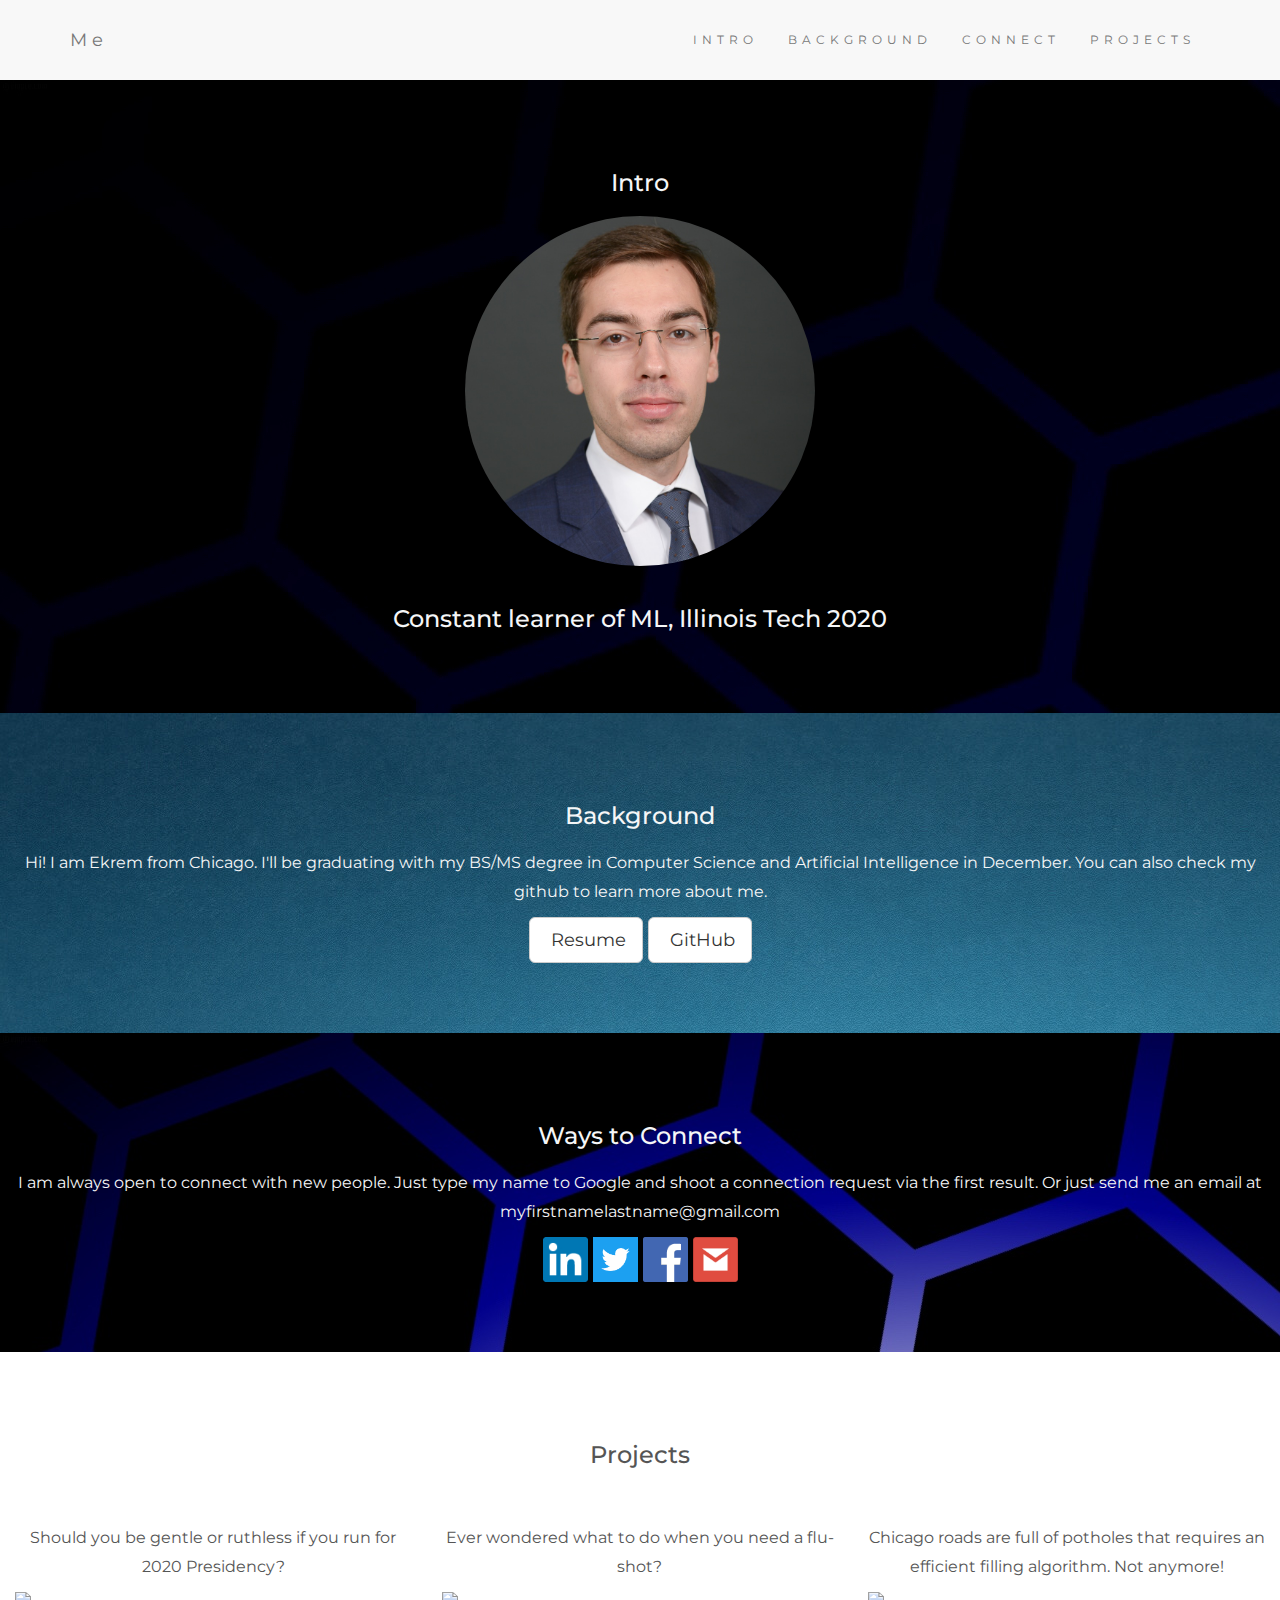
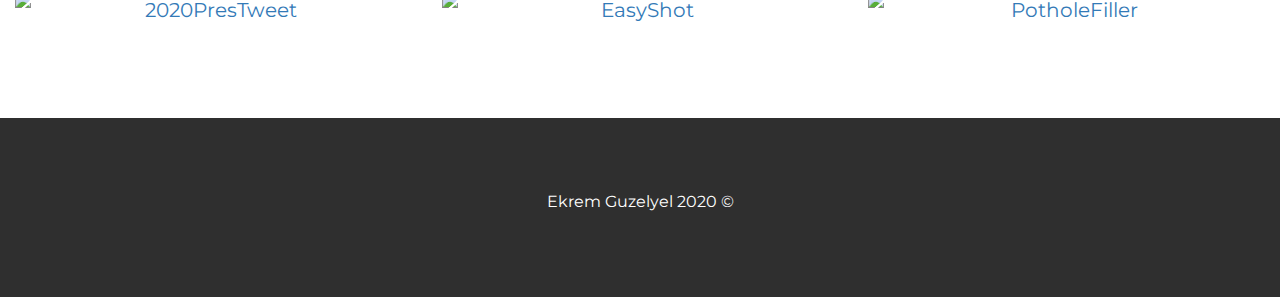
==== index.html @ 2c6b7e10 "Uploading new website" ====
<!DOCTYPE html>
<html lang="en">
<head>
  <title>Ekrem Guzelyel</title>
  <meta charset="utf-8">
  <meta name="viewport" content="width=device-width, initial-scale=1">
  <link rel="stylesheet" href="https://maxcdn.bootstrapcdn.com/bootstrap/3.4.1/css/bootstrap.min.css">
  <link href="https://fonts.googleapis.com/css?family=Montserrat" rel="stylesheet">
  <script src="https://ajax.googleapis.com/ajax/libs/jquery/3.5.1/jquery.min.js"></script>
  <script src="https://maxcdn.bootstrapcdn.com/bootstrap/3.4.1/js/bootstrap.min.js"></script>
  <style>
  body {
    font: 20px Montserrat, sans-serif;
    line-height: 1.8;
    color: #f5f6f7;
  }
  p {font-size: 16px;}
  .margin {margin-bottom: 20px;}
  .bg-1 { 
    background-image: url(background/hex_back_cut1.jpg);
    /*background-color: #1abc9c; /* Green */*/
    color: #ffffff;
  }
  .bg-2 { 
    background-image: url(background/blue_back.jpg);
    /*background-color: #474e5d; /* Dark Blue */*/
    color: #ffffff;
  }
  .bg-3 { 
    background-image: url(background/hex_back_small.jpg);
    /*background-color: #474e5d; /* Dark Blue */*/
    color: #ffffff;
  }
  .bg-4 { 
    background-color: #ffffff; /* White */
    color: #555555;
  }
  .bg-5 { 
    background-color: #2f2f2f; /* Black Gray */
    color: #fff;
  }
  .container-fluid {
    padding-top: 70px;
    padding-bottom: 70px;
  }
  .navbar {
    padding-top: 15px;
    padding-bottom: 15px;
    border: 0;
    border-radius: 0;
    margin-bottom: 0;
    font-size: 12px;
    letter-spacing: 5px;
  }
  .navbar-nav  li a:hover {
    color: #1abc9c !important;
  }
  </style>
</head>
<body>

<!-- Navbar -->
<nav class="navbar navbar-default">
  <div class="container">
    <div class="navbar-header">
      <button type="button" class="navbar-toggle" data-toggle="collapse" data-target="#myNavbar">
        <span class="icon-bar"></span>
        <span class="icon-bar"></span>
        <span class="icon-bar"></span>                        
      </button>
      <a class="navbar-brand" href="#">Me</a>
    </div>
    <div class="collapse navbar-collapse" id="myNavbar">
      <ul class="nav navbar-nav navbar-right">
        <li><a href="#">INTRO</a></li>
        <li><a href="#">BACKGROUND</a></li>
        <li><a href="#">CONNECT</a></li>
        <li><a href="#">PROJECTS</a></li>
      </ul>
    </div>
  </div>
</nav>

<!-- First Container -->
<div class="container-fluid bg-1 text-center">
  <h3 class="margin" >Intro</h3> <!-- style="font-size: 30px" -->
  <img src="me/4.jpg" class="img-responsive img-circle margin" style="display:inline" alt="Bird" width="350" height="350">
  <h3>Constant learner of ML, Illinois Tech 2020</h3>
</div>

<!-- Second Container -->
<div class="container-fluid bg-2 text-center">
  <h3 class="margin">Background</h3>
  <p>Hi! I am Ekrem from Chicago. I'll be graduating with my BS/MS degree in Computer Science and Artificial Intelligence in December. You can also check my github to learn more about me. </p>
  <a href="Resume_Sm2020_EkremGuzelyel.pdf" class="btn btn-default btn-lg">
    <span class="glyphicon"></span> Resume
  </a>
  <a href="https://www.github.com/Eguzelyel" class="btn btn-default btn-lg">
    <span class="glyphicon"></span> GitHub
  </a>
</div>

<!-- Second and a Half Container -->
<div class="container-fluid bg-3 text-center">
  <h3 class="margin">Ways to Connect</h3>
  <p>I am always open to connect with new people. Just type my name to Google and shoot a connection request via the first result. Or just send me an email at myfirstnamelastname@gmail.com </p>
  <!-- <a href="#" class="btn btn-default btn-lg">
    <span class="glyphicon "></span> Change this to linkedin logo
  </a> -->
  <a href="https://www.linkedin.com/in/ekrem-guzelyel" > <!-- class="btn btn-default btn-lg" -->
         <img alt="Linkedin" src="icons/in.jpg" height="45"> <!-- width=100" -->
  </a>
  <a href="https://twitter.com/EkremGuzelyel" > <!-- class="btn btn-default btn-lg" -->
         <img alt="Twitter" src="icons/twitter.png" height="45"> <!-- width=100" -->
  </a>
  <a href="https://www.facebook.com/profile.php?id=100007000756766" > <!-- class="btn btn-default btn-lg" -->
         <img alt="Facebook" src="icons/fb.png" height="45"> <!-- width=100" -->
  </a>
  <a href="mailto:ekremguzelyel@gmail.com">
    <img alt="Gmail" src="icons/gmail.png" height="45">
  </a>
</div>

<!-- Third Container (Grid) -->
<div class="container-fluid bg-4 text-center">    
  <h3 class="margin">Projects</h3><br>
  <div class="row">
    <div class="col-sm-4"> 
      <p>Should you be gentle or ruthless if you run for 2020 Presidency? </p>
      <a href="https://github.com/Eguzelyel/2020-pres-analysis">
        <img src="Projects/TweetAnlys.jpg" class="img-responsive margin" style="width:100%" alt="2020PresTweet">
      </a>
    </div>
    <div class="col-sm-4">
      <p>Ever wondered what to do when you need a flu-shot? </p>
      <a href="https://github.com/awaris123/easy-shot">
        <img src="Projects/EasyShot.png" class="img-responsive margin" style="width:100%" alt="EasyShot">
      </a>
    </div>
    <div class="col-sm-4"> 
      <p>Chicago roads are full of potholes that requires an efficient filling algorithm. Not anymore! </p>
      <a href="https://www.potholefillerchicago.com">
        <img src="Projects/Pothole.png" class="img-responsive margin" style="width:100%" alt="PotholeFiller">
      </a>  
    </div>
  </div> 
</div>

<!-- Footer -->
<footer class="container-fluid bg-5 text-center">
  <p> Ekrem Guzelyel 2020 &copy; </p> 
</footer>

</body>
</html>
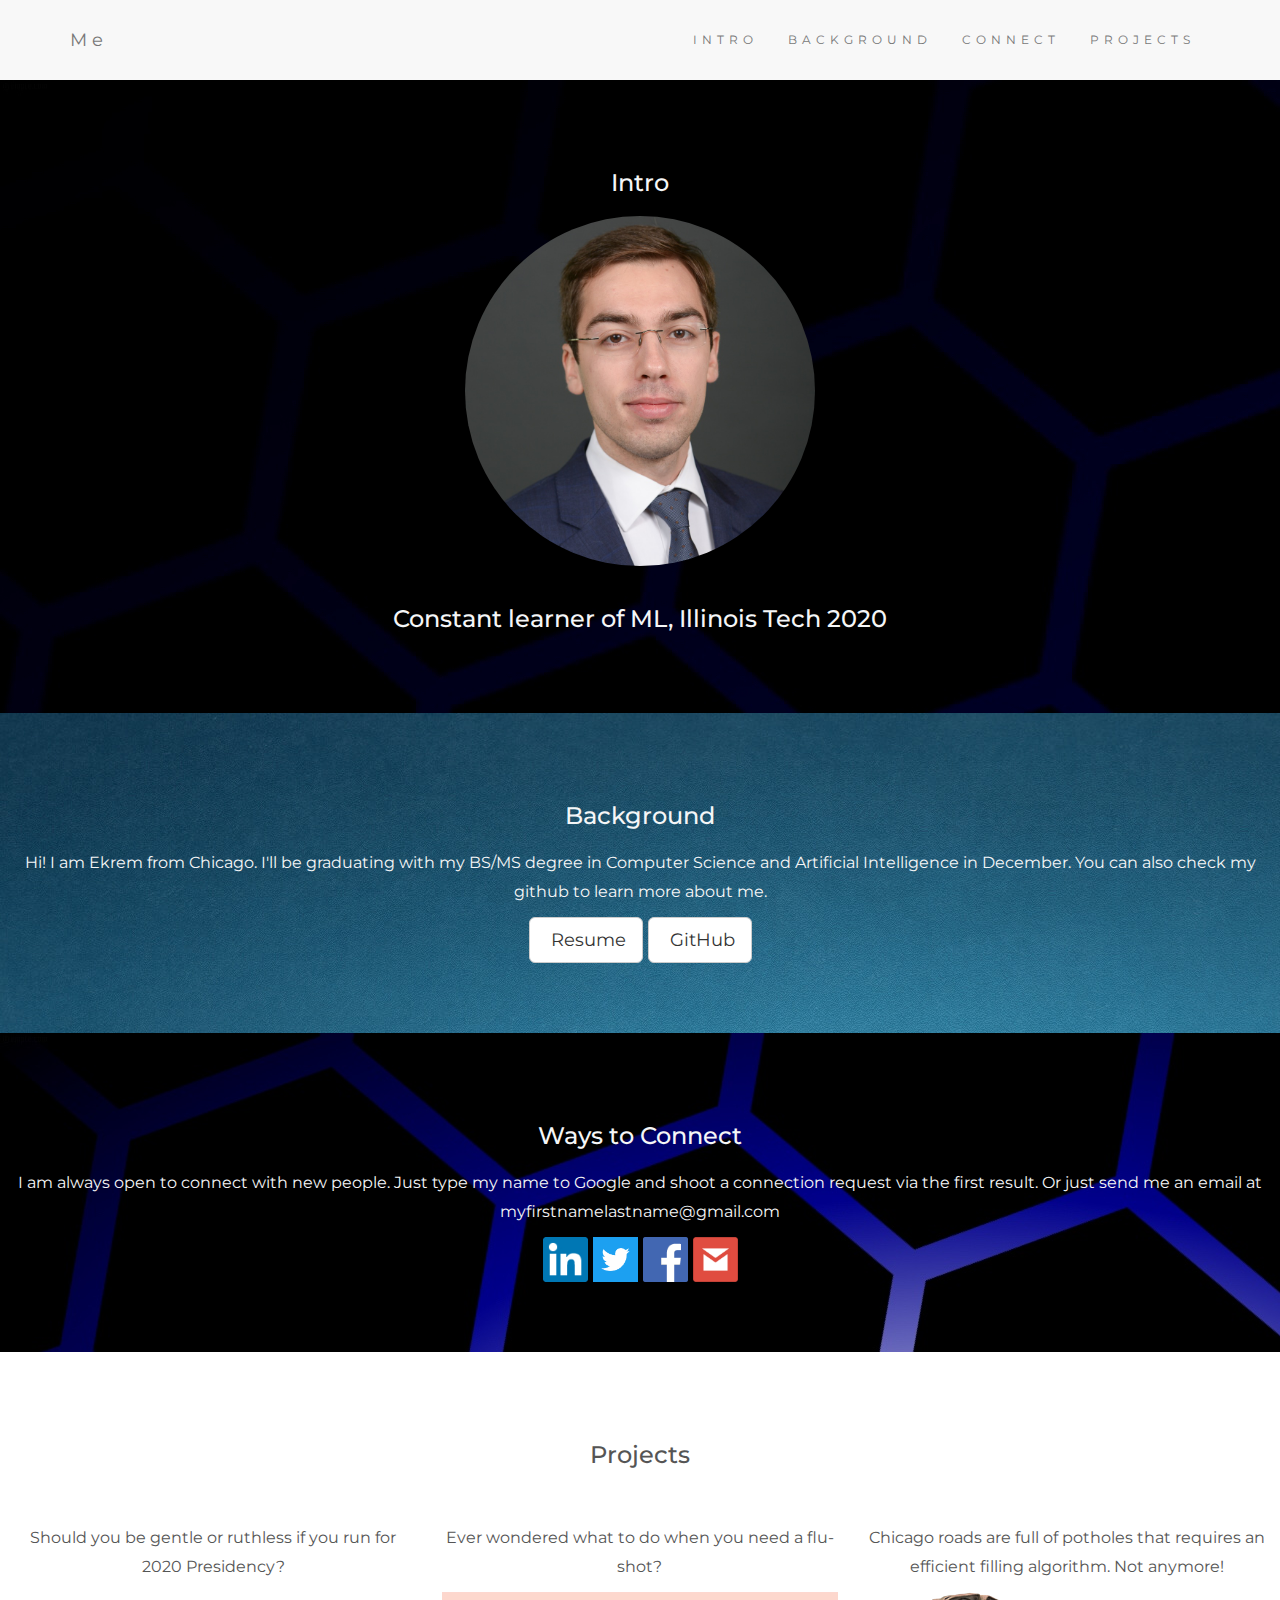
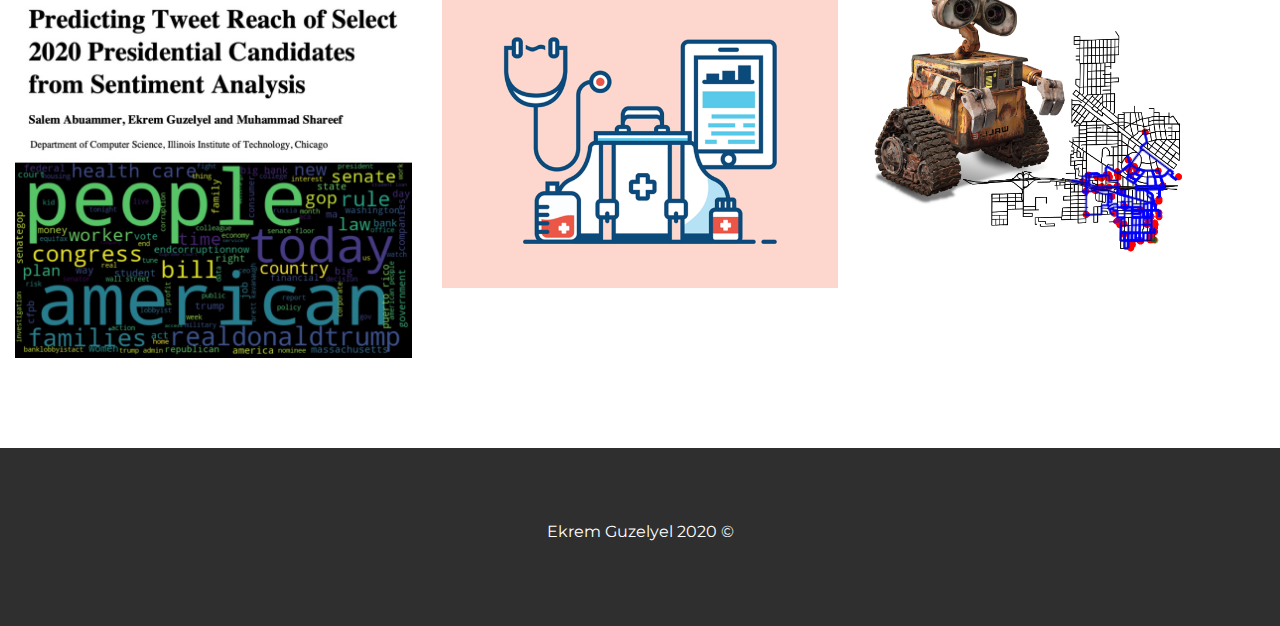
==== commit 57ec59e0: "fixed images" ====
--- a/index.html
+++ b/index.html
@@ -128,19 +128,19 @@
     <div class="col-sm-4"> 
       <p>Should you be gentle or ruthless if you run for 2020 Presidency? </p>
       <a href="https://github.com/Eguzelyel/2020-pres-analysis">
-        <img src="Projects/TweetAnlys.jpg" class="img-responsive margin" style="width:100%" alt="2020PresTweet">
+        <img src="projects/TweetAnlys.jpg" class="img-responsive margin" style="width:100%" alt="2020PresTweet">
       </a>
     </div>
     <div class="col-sm-4">
       <p>Ever wondered what to do when you need a flu-shot? </p>
       <a href="https://github.com/awaris123/easy-shot">
-        <img src="Projects/EasyShot.png" class="img-responsive margin" style="width:100%" alt="EasyShot">
+        <img src="projects/EasyShot.png" class="img-responsive margin" style="width:100%" alt="EasyShot">
       </a>
     </div>
     <div class="col-sm-4"> 
       <p>Chicago roads are full of potholes that requires an efficient filling algorithm. Not anymore! </p>
       <a href="https://www.potholefillerchicago.com">
-        <img src="Projects/Pothole.png" class="img-responsive margin" style="width:100%" alt="PotholeFiller">
+        <img src="projects/Pothole.png" class="img-responsive margin" style="width:100%" alt="PotholeFiller">
       </a>  
     </div>
   </div> 
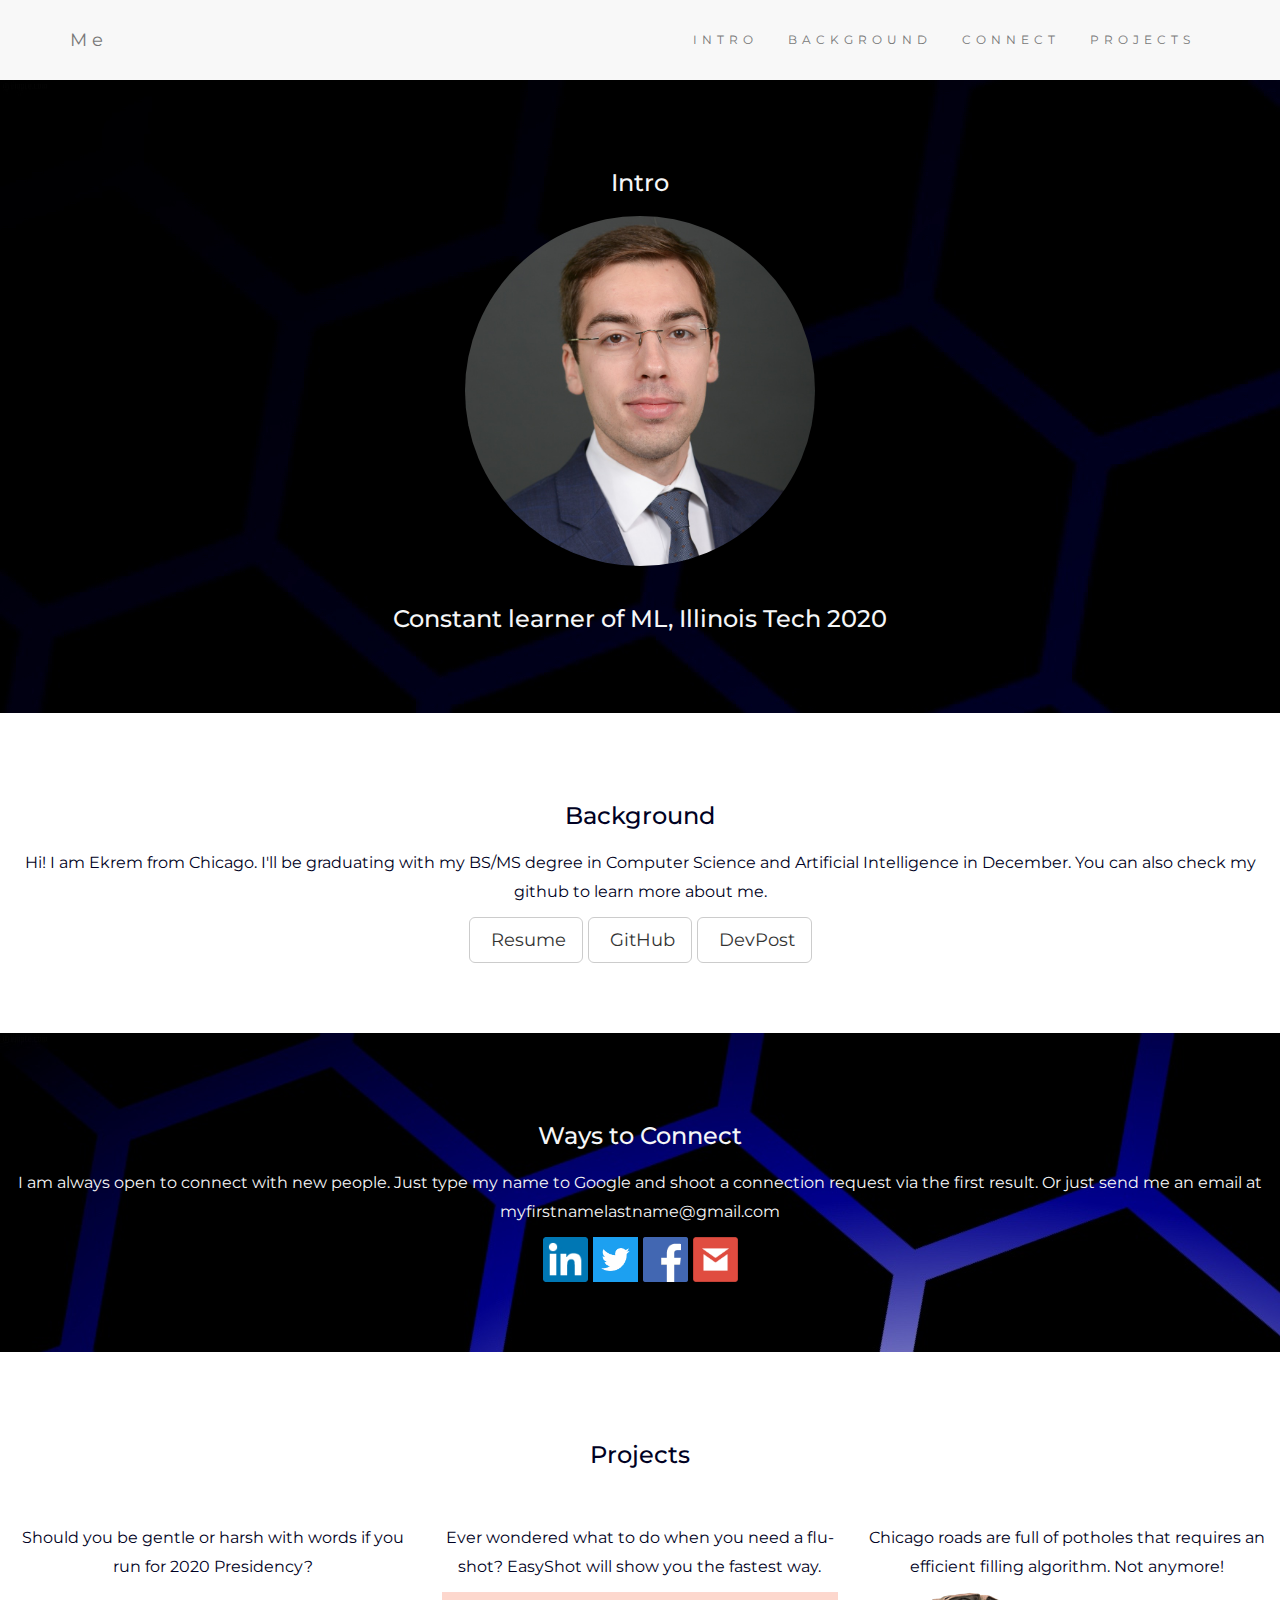
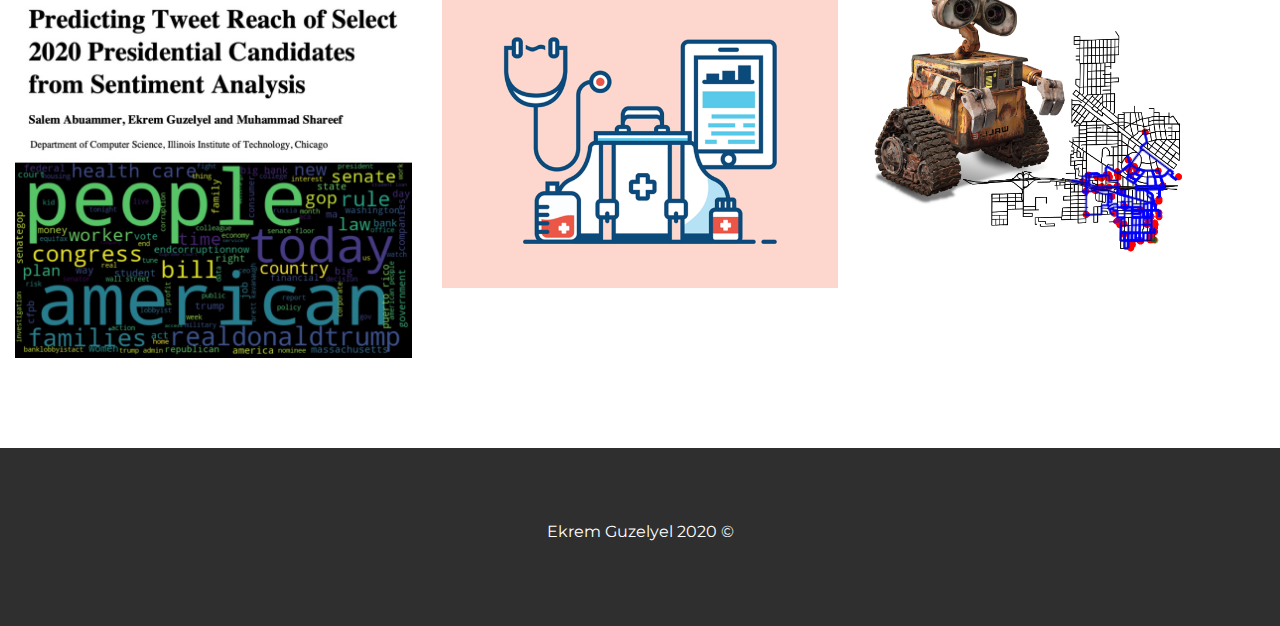
==== commit 9e6d681d: "design touches background" ====
--- a/index.html
+++ b/index.html
@@ -13,6 +13,7 @@
     font: 20px Montserrat, sans-serif;
     line-height: 1.8;
     color: #f5f6f7;
+    /*color: #000123;*/
   }
   p {font-size: 16px;}
   .margin {margin-bottom: 20px;}
@@ -22,9 +23,14 @@
     color: #ffffff;
   }
   .bg-2 { 
-    background-image: url(background/blue_back.jpg);
-    /*background-color: #474e5d; /* Dark Blue */*/
-    color: #ffffff;
+    /*background-image: url(background/blue2_back.jpg);*/
+    /*background-color: #474e5d; /* Dark Blue */
+    /*background-color: #f5f6f7;*/
+    /*background-color: #a9c7de;/*#9fbbd0;*/*/
+    background-color: #ffffff;
+    /*color: #ffffff;*/
+    color: #000123;
+    /*color: #ababab;*/
   }
   .bg-3 { 
     background-image: url(background/hex_back_small.jpg);
@@ -33,7 +39,8 @@
   }
   .bg-4 { 
     background-color: #ffffff; /* White */
-    color: #555555;
+    /*color: #555555;*/
+    color: #000123;
   }
   .bg-5 { 
     background-color: #2f2f2f; /* Black Gray */
@@ -53,7 +60,7 @@
     letter-spacing: 5px;
   }
   .navbar-nav  li a:hover {
-    color: #1abc9c !important;
+    color: #000123 !important;
   }
   </style>
 </head>
@@ -72,24 +79,24 @@
     </div>
     <div class="collapse navbar-collapse" id="myNavbar">
       <ul class="nav navbar-nav navbar-right">
-        <li><a href="#">INTRO</a></li>
-        <li><a href="#">BACKGROUND</a></li>
-        <li><a href="#">CONNECT</a></li>
-        <li><a href="#">PROJECTS</a></li>
+        <li><a href="#intro">INTRO</a></li>
+        <li><a href="#back">BACKGROUND</a></li>
+        <li><a href="#contact">CONNECT</a></li>
+        <li><a href="#project">PROJECTS</a></li>
       </ul>
     </div>
   </div>
 </nav>
 
 <!-- First Container -->
-<div class="container-fluid bg-1 text-center">
+<div class="container-fluid bg-1 text-center" id="intro">
   <h3 class="margin" >Intro</h3> <!-- style="font-size: 30px" -->
   <img src="me/4.jpg" class="img-responsive img-circle margin" style="display:inline" alt="Bird" width="350" height="350">
   <h3>Constant learner of ML, Illinois Tech 2020</h3>
 </div>
 
 <!-- Second Container -->
-<div class="container-fluid bg-2 text-center">
+<div class="container-fluid bg-2 text-center" id="back">
   <h3 class="margin">Background</h3>
   <p>Hi! I am Ekrem from Chicago. I'll be graduating with my BS/MS degree in Computer Science and Artificial Intelligence in December. You can also check my github to learn more about me. </p>
   <a href="Resume_Sm2020_EkremGuzelyel.pdf" class="btn btn-default btn-lg">
@@ -98,10 +105,13 @@
   <a href="https://www.github.com/Eguzelyel" class="btn btn-default btn-lg">
     <span class="glyphicon"></span> GitHub
   </a>
+  <a href="https://devpost.com/EkremGUZELYEL" class="btn btn-default btn-lg">
+    <span class="glyphicon"></span> DevPost
+  </a>
 </div>
 
 <!-- Second and a Half Container -->
-<div class="container-fluid bg-3 text-center">
+<div class="container-fluid bg-3 text-center" id="contact">
   <h3 class="margin">Ways to Connect</h3>
   <p>I am always open to connect with new people. Just type my name to Google and shoot a connection request via the first result. Or just send me an email at myfirstnamelastname@gmail.com </p>
   <!-- <a href="#" class="btn btn-default btn-lg">
@@ -122,17 +132,17 @@
 </div>
 
 <!-- Third Container (Grid) -->
-<div class="container-fluid bg-4 text-center">    
+<div class="container-fluid bg-4 text-center" id="project">    
   <h3 class="margin">Projects</h3><br>
   <div class="row">
     <div class="col-sm-4"> 
-      <p>Should you be gentle or ruthless if you run for 2020 Presidency? </p>
+      <p>Should you be gentle or harsh with words if you run for 2020 Presidency? </p>
       <a href="https://github.com/Eguzelyel/2020-pres-analysis">
         <img src="projects/TweetAnlys.jpg" class="img-responsive margin" style="width:100%" alt="2020PresTweet">
       </a>
     </div>
     <div class="col-sm-4">
-      <p>Ever wondered what to do when you need a flu-shot? </p>
+      <p>Ever wondered what to do when you need a flu-shot? EasyShot will show you the fastest way.</p>
       <a href="https://github.com/awaris123/easy-shot">
         <img src="projects/EasyShot.png" class="img-responsive margin" style="width:100%" alt="EasyShot">
       </a>
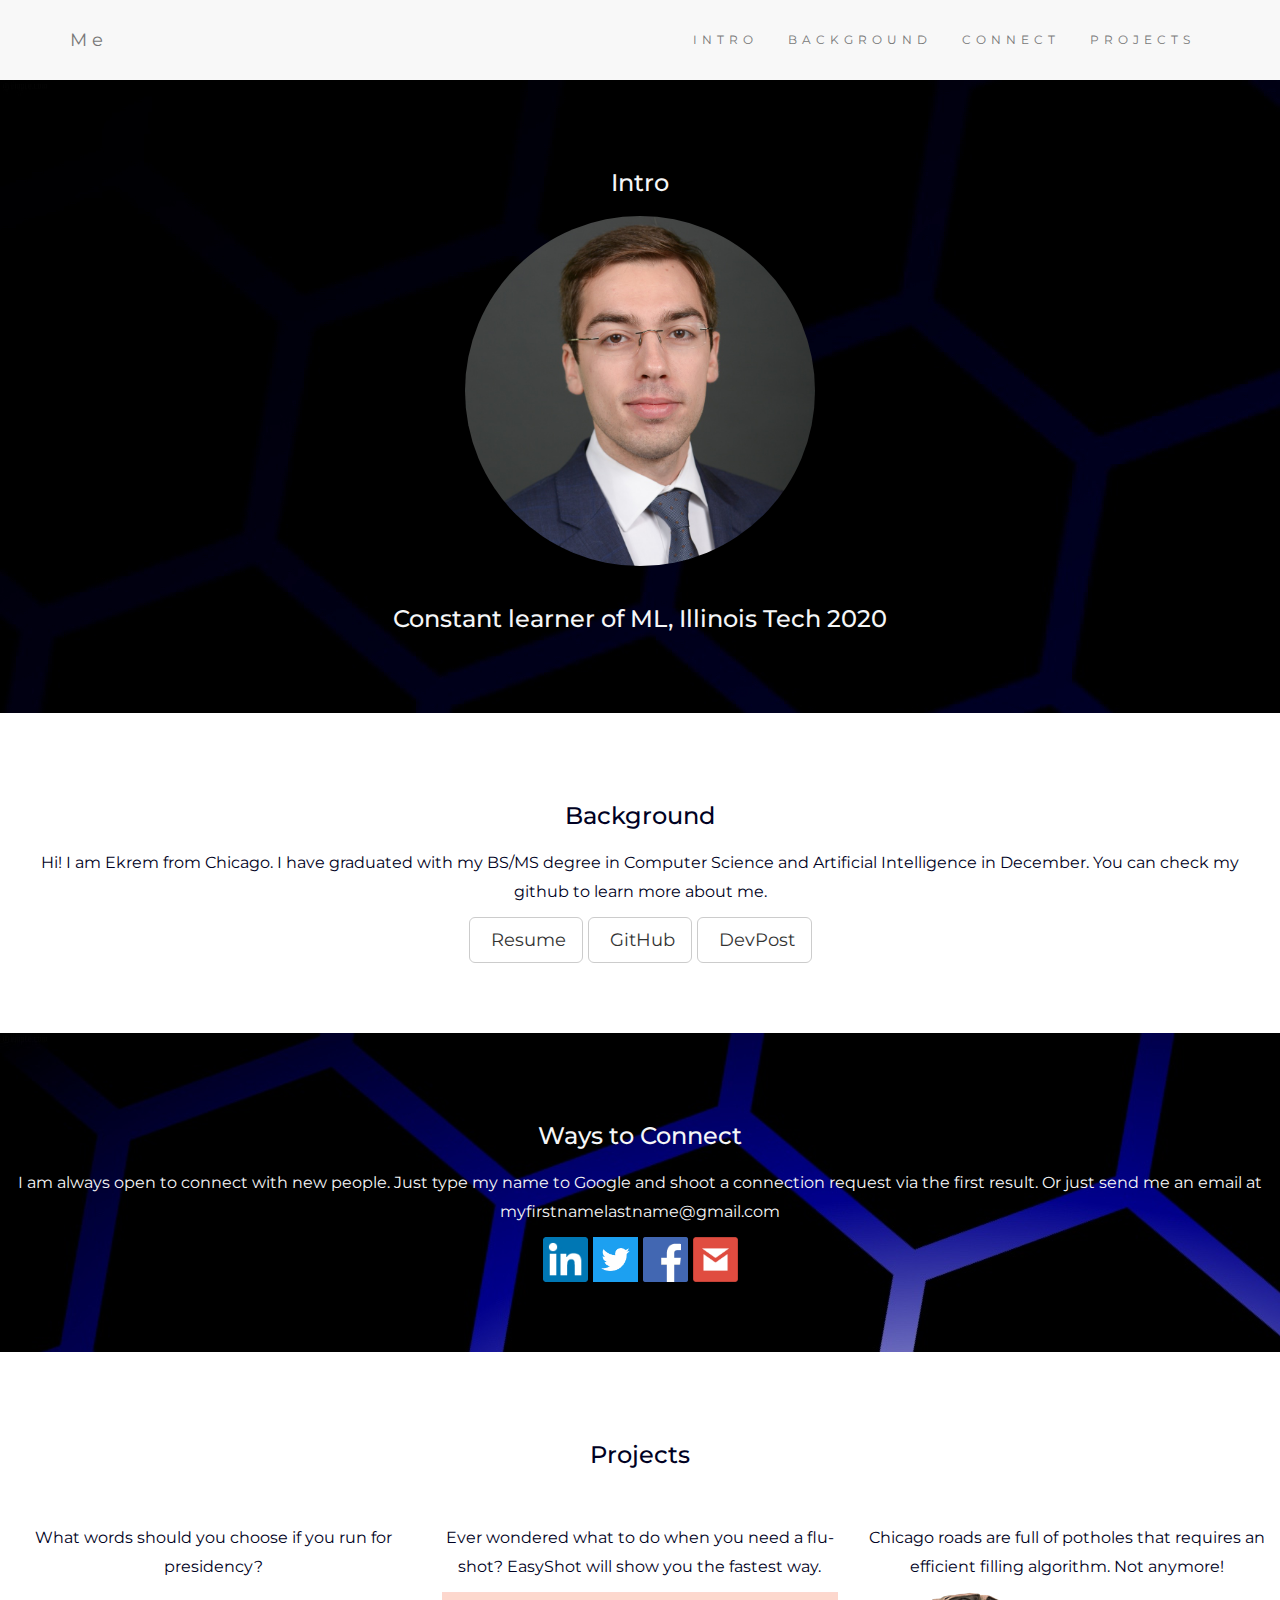
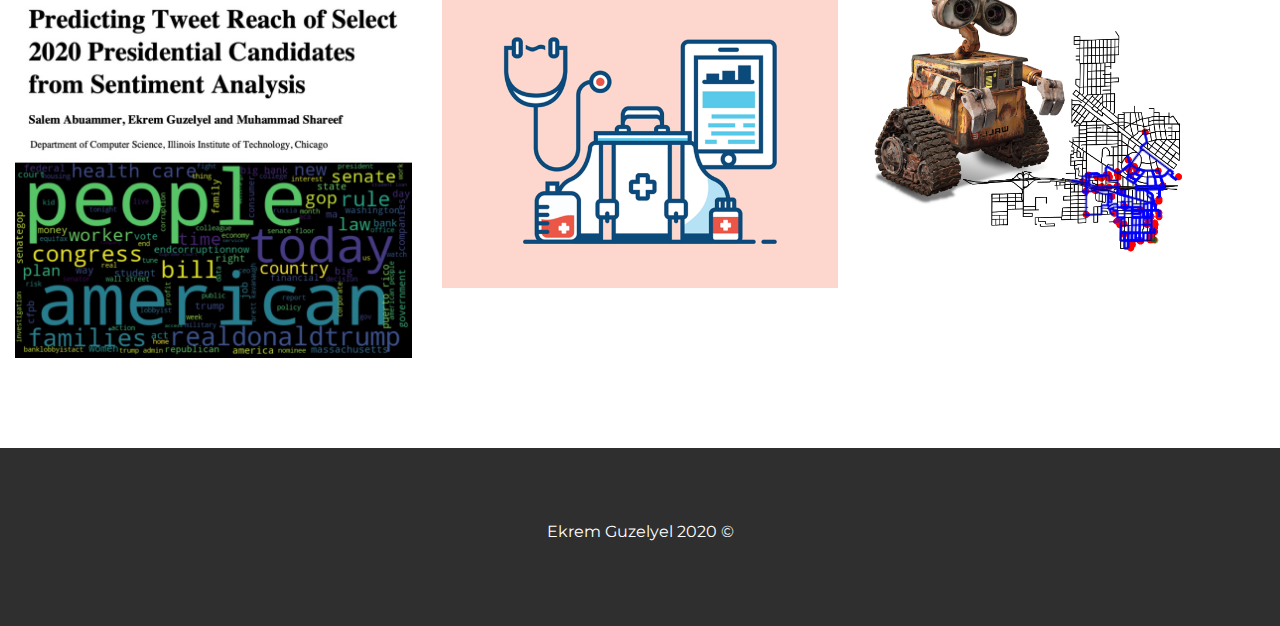
==== commit 414ee424: "changin resume" ====
--- a/index.html
+++ b/index.html
@@ -1,5 +1,5 @@
 <!DOCTYPE html>
-<html lang="en">
+<html lang="en" id="top">
 <head>
   <title>Ekrem Guzelyel</title>
   <meta charset="utf-8">
@@ -68,14 +68,14 @@
 
 <!-- Navbar -->
 <nav class="navbar navbar-default">
-  <div class="container">
+  <div class="container" id="navigation">
     <div class="navbar-header">
       <button type="button" class="navbar-toggle" data-toggle="collapse" data-target="#myNavbar">
         <span class="icon-bar"></span>
         <span class="icon-bar"></span>
         <span class="icon-bar"></span>                        
       </button>
-      <a class="navbar-brand" href="#">Me</a>
+      <a class="navbar-brand" href="#top">Me</a>
     </div>
     <div class="collapse navbar-collapse" id="myNavbar">
       <ul class="nav navbar-nav navbar-right">
@@ -98,8 +98,8 @@
 <!-- Second Container -->
 <div class="container-fluid bg-2 text-center" id="back">
   <h3 class="margin">Background</h3>
-  <p>Hi! I am Ekrem from Chicago. I'll be graduating with my BS/MS degree in Computer Science and Artificial Intelligence in December. You can also check my github to learn more about me. </p>
-  <a href="Resume_Sm2020_EkremGuzelyel.pdf" class="btn btn-default btn-lg">
+  <p>Hi! I am Ekrem from Chicago. I have graduated with my BS/MS degree in Computer Science and Artificial Intelligence in December. You can check my github to learn more about me. </p>
+  <a href="Resume_Spr21_EkremGuzelyel.pdf" class="btn btn-default btn-lg">
     <span class="glyphicon"></span> Resume
   </a>
   <a href="https://www.github.com/Eguzelyel" class="btn btn-default btn-lg">
@@ -136,7 +136,7 @@
   <h3 class="margin">Projects</h3><br>
   <div class="row">
     <div class="col-sm-4"> 
-      <p>Should you be gentle or harsh with words if you run for 2020 Presidency? </p>
+      <p>What words should you choose if you run for presidency? </p>
       <a href="https://github.com/Eguzelyel/2020-pres-analysis">
         <img src="projects/TweetAnlys.jpg" class="img-responsive margin" style="width:100%" alt="2020PresTweet">
       </a>
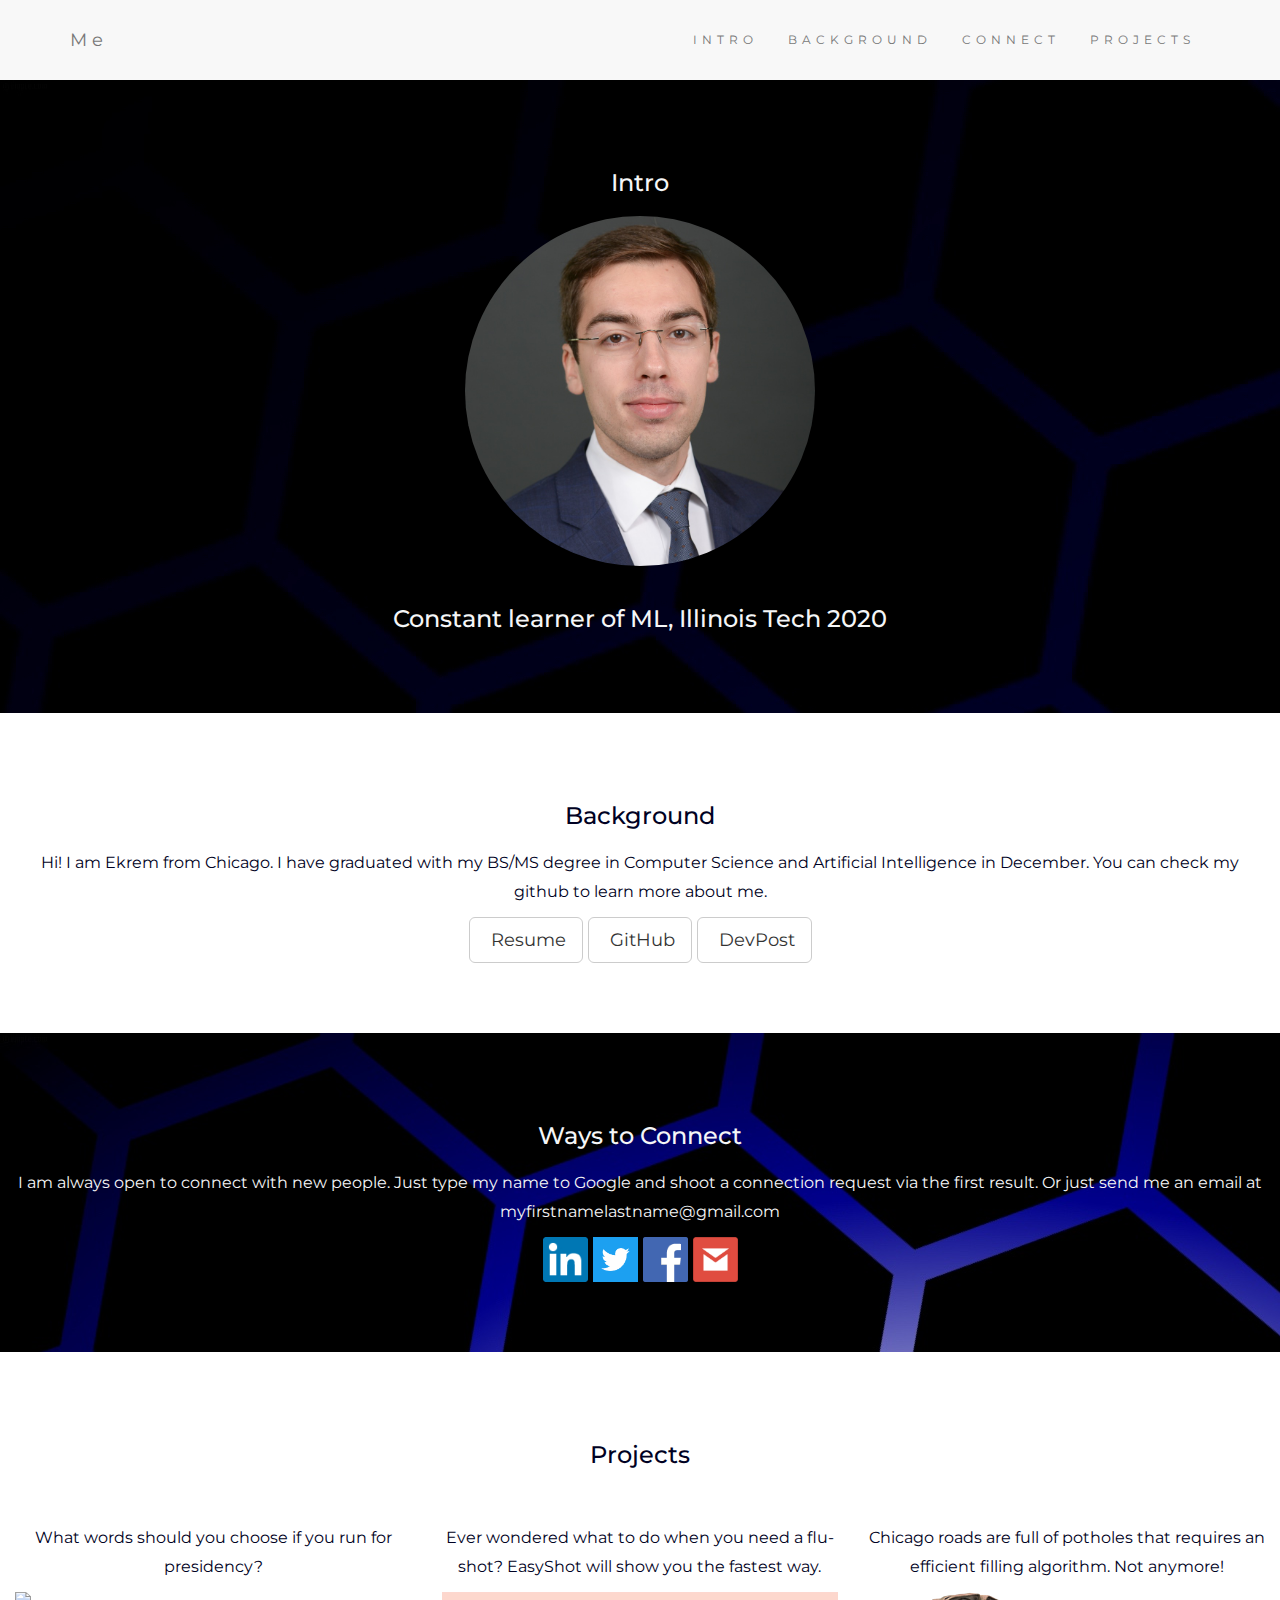
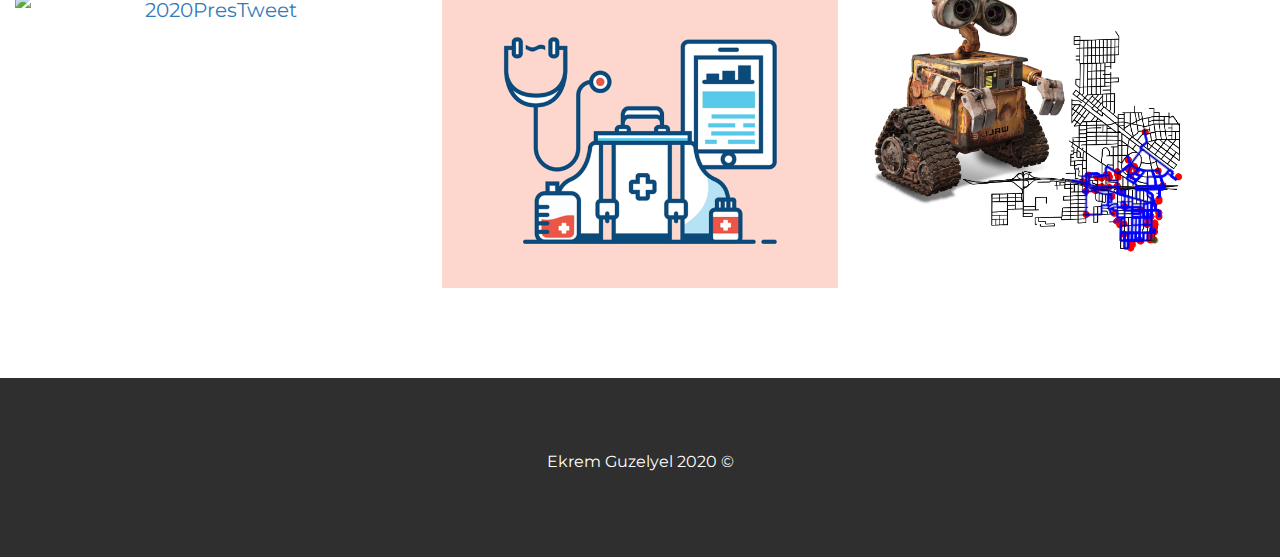
==== commit 47a63d23: "tweetreach pic changed" ====
--- a/index.html
+++ b/index.html
@@ -138,7 +138,7 @@
     <div class="col-sm-4"> 
       <p>What words should you choose if you run for presidency? </p>
       <a href="https://github.com/Eguzelyel/2020-pres-analysis">
-        <img src="projects/TweetAnlys.jpg" class="img-responsive margin" style="width:100%" alt="2020PresTweet">
+        <img src="projects/TweetAnalys.jpg" class="img-responsive margin" style="width:100%" alt="2020PresTweet">
       </a>
     </div>
     <div class="col-sm-4">
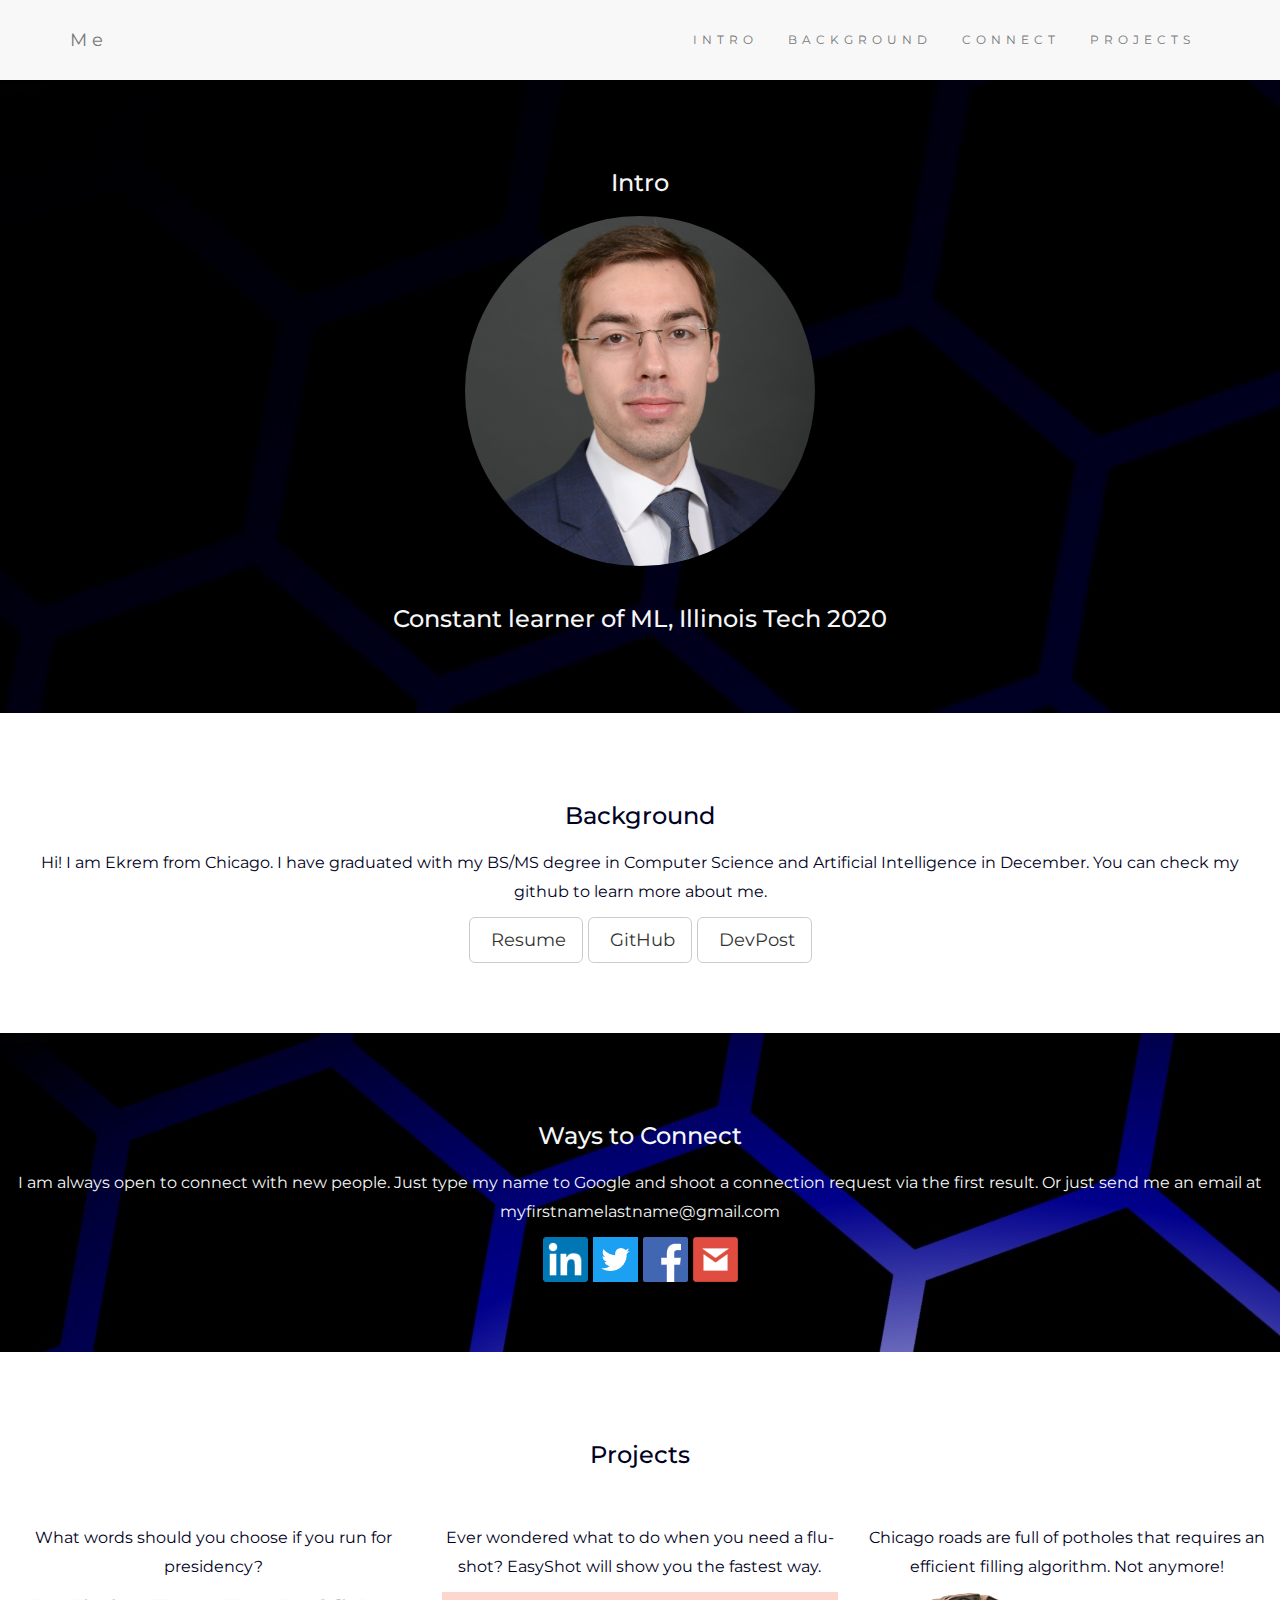
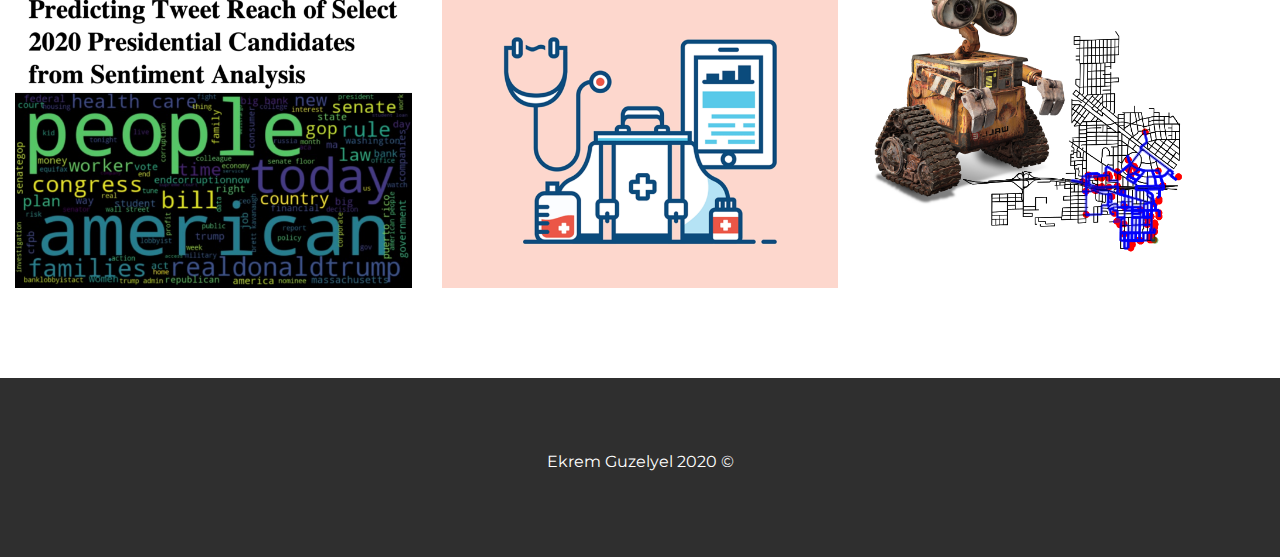
==== commit 65d99e0e: "jpg to png" ====
--- a/index.html
+++ b/index.html
@@ -138,7 +138,7 @@
     <div class="col-sm-4"> 
       <p>What words should you choose if you run for presidency? </p>
       <a href="https://github.com/Eguzelyel/2020-pres-analysis">
-        <img src="projects/TweetAnalys.jpg" class="img-responsive margin" style="width:100%" alt="2020PresTweet">
+        <img src="projects/TweetAnalys.png" class="img-responsive margin" style="width:100%" alt="2020PresTweet">
       </a>
     </div>
     <div class="col-sm-4">
